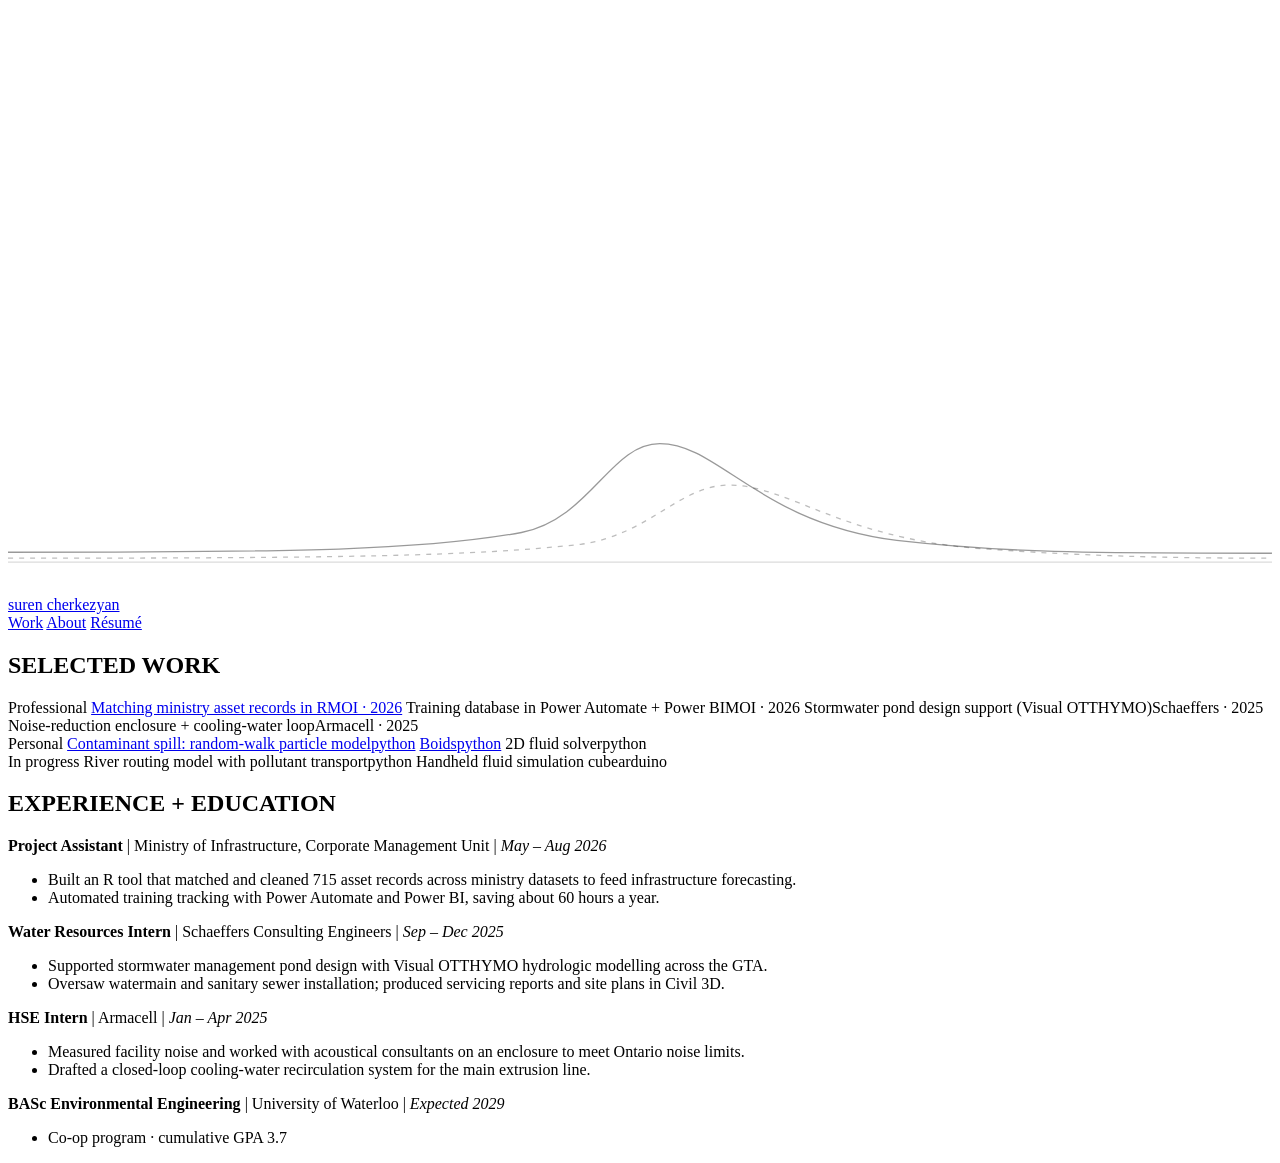
==== index.html @ ac54e0e1 "Add files via upload" ====
<!doctype html>
<html lang="en">
<head>
<meta charset="utf-8">
<meta name="viewport" content="width=device-width, initial-scale=1">
<title>Suren Cherkezyan — Work</title>
<meta name="description" content="Portfolio of Suren Cherkezyan, Environmental Engineering student at the University of Waterloo: water resources, modelling and data work.">
<link rel="preconnect" href="https://fonts.googleapis.com">
<link rel="preconnect" href="https://fonts.gstatic.com" crossorigin>
<link href="https://fonts.googleapis.com/css2?family=Major+Mono+Display&family=IBM+Plex+Mono:wght@400&family=Karla:wght@400;500;600&display=swap" rel="stylesheet">
<link rel="stylesheet" href="assets/style.css">
</head>
<body>
<div class="page">

  <div class="flock" data-flock data-count="140" style="top: 785px; height: 406px" aria-hidden="true"><canvas></canvas></div>

  <svg class="wave" aria-hidden="true" viewBox="0 0 1280 180" preserveAspectRatio="none" fill="none" stroke="currentColor" stroke-width="1.3"><path d="M0 150 L1280 150" stroke-opacity="0.14"/><path d="M0 140 C 300 140, 420 138, 520 120 C 590 106, 610 30, 660 30 C 720 30, 760 110, 900 128 C 1040 144, 1160 140, 1280 141" stroke-opacity="0.4" vector-effect="non-scaling-stroke"/><path d="M0 146 C 340 146, 470 144, 580 132 C 650 122, 680 72, 730 72 C 790 72, 840 124, 980 136 C 1100 145, 1200 146, 1280 146" stroke-opacity="0.26" stroke-dasharray="5 6" vector-effect="non-scaling-stroke"/></svg>

  <header class="site-header">
    <a class="name" href="index.html">suren cherkezyan</a>
    <nav class="nav" aria-label="Site">
      <a href="index.html" aria-current="page">Work</a>
      <a href="about.html">About</a>
      <a href="assets/Suren_Cherkezyan_Resume.pdf">Résumé</a>
    </nav>
  </header>

  <main class="work">
    <section>
      <h1 class="section-title" data-boid-avoid>SELECTED WORK</h1>

      <div class="group" data-boid-avoid>
        <span class="group-label">Professional</span>
        <a class="item" href="projects/asset-matching.html"><span class="title">Matching ministry asset records in R</span><span class="tag">MOI · 2026</span></a>
        <span class="item plain"><span class="title">Training database in Power Automate + Power BI</span><span class="tag">MOI · 2026</span></span>
        <span class="item plain"><span class="title">Stormwater pond design support (Visual OTTHYMO)</span><span class="tag">Schaeffers · 2025</span></span>
        <span class="item plain"><span class="title">Noise-reduction enclosure + cooling-water loop</span><span class="tag">Armacell · 2025</span></span>
      </div>

      <div class="group" data-boid-avoid>
        <span class="group-label">Personal</span>
        <a class="item" href="projects/spill-model.html"><span class="title">Contaminant spill: random-walk particle model</span><span class="tag">python</span></a>
        <a class="item" href="projects/boids.html"><span class="title">Boids</span><span class="tag">python</span></a>
        <span class="item plain"><span class="title">2D fluid solver</span><span class="tag">python</span></span>
      </div>

      <div class="group" data-boid-avoid>
        <span class="group-label">In progress</span>
        <span class="item plain"><span class="title">River routing model with pollutant transport</span><span class="tag">python</span></span>
        <span class="item plain"><span class="title">Handheld fluid simulation cube</span><span class="tag">arduino</span></span>
      </div>
    </section>

    <section>
      <h2 class="section-title" data-boid-avoid>EXPERIENCE + EDUCATION</h2>
      <div>
        <div class="entry" data-boid-avoid>
          <p><strong>Project Assistant</strong> | Ministry of Infrastructure, Corporate Management Unit | <em>May – Aug 2026</em></p>
          <ul>
            <li>Built an R tool that matched and cleaned 715 asset records across ministry datasets to feed infrastructure forecasting.</li>
            <li>Automated training tracking with Power Automate and Power BI, saving about 60 hours a year.</li>
          </ul>
        </div>
        <div class="entry" data-boid-avoid>
          <p><strong>Water Resources Intern</strong> | Schaeffers Consulting Engineers | <em>Sep – Dec 2025</em></p>
          <ul>
            <li>Supported stormwater management pond design with Visual OTTHYMO hydrologic modelling across the GTA.</li>
            <li>Oversaw watermain and sanitary sewer installation; produced servicing reports and site plans in Civil 3D.</li>
          </ul>
        </div>
        <div class="entry" data-boid-avoid>
          <p><strong>HSE Intern</strong> | Armacell | <em>Jan – Apr 2025</em></p>
          <ul>
            <li>Measured facility noise and worked with acoustical consultants on an enclosure to meet Ontario noise limits.</li>
            <li>Drafted a closed-loop cooling-water recirculation system for the main extrusion line.</li>
          </ul>
        </div>
        <div class="entry" data-boid-avoid>
          <p><strong>BASc Environmental Engineering</strong> | University of Waterloo | <em>Expected 2029</em></p>
          <ul>
            <li>Co-op program · cumulative GPA 3.7</li>
          </ul>
        </div>
      </div>
    </section>
  </main>
</div>
<script src="assets/site.js"></script>
</body>
</html>
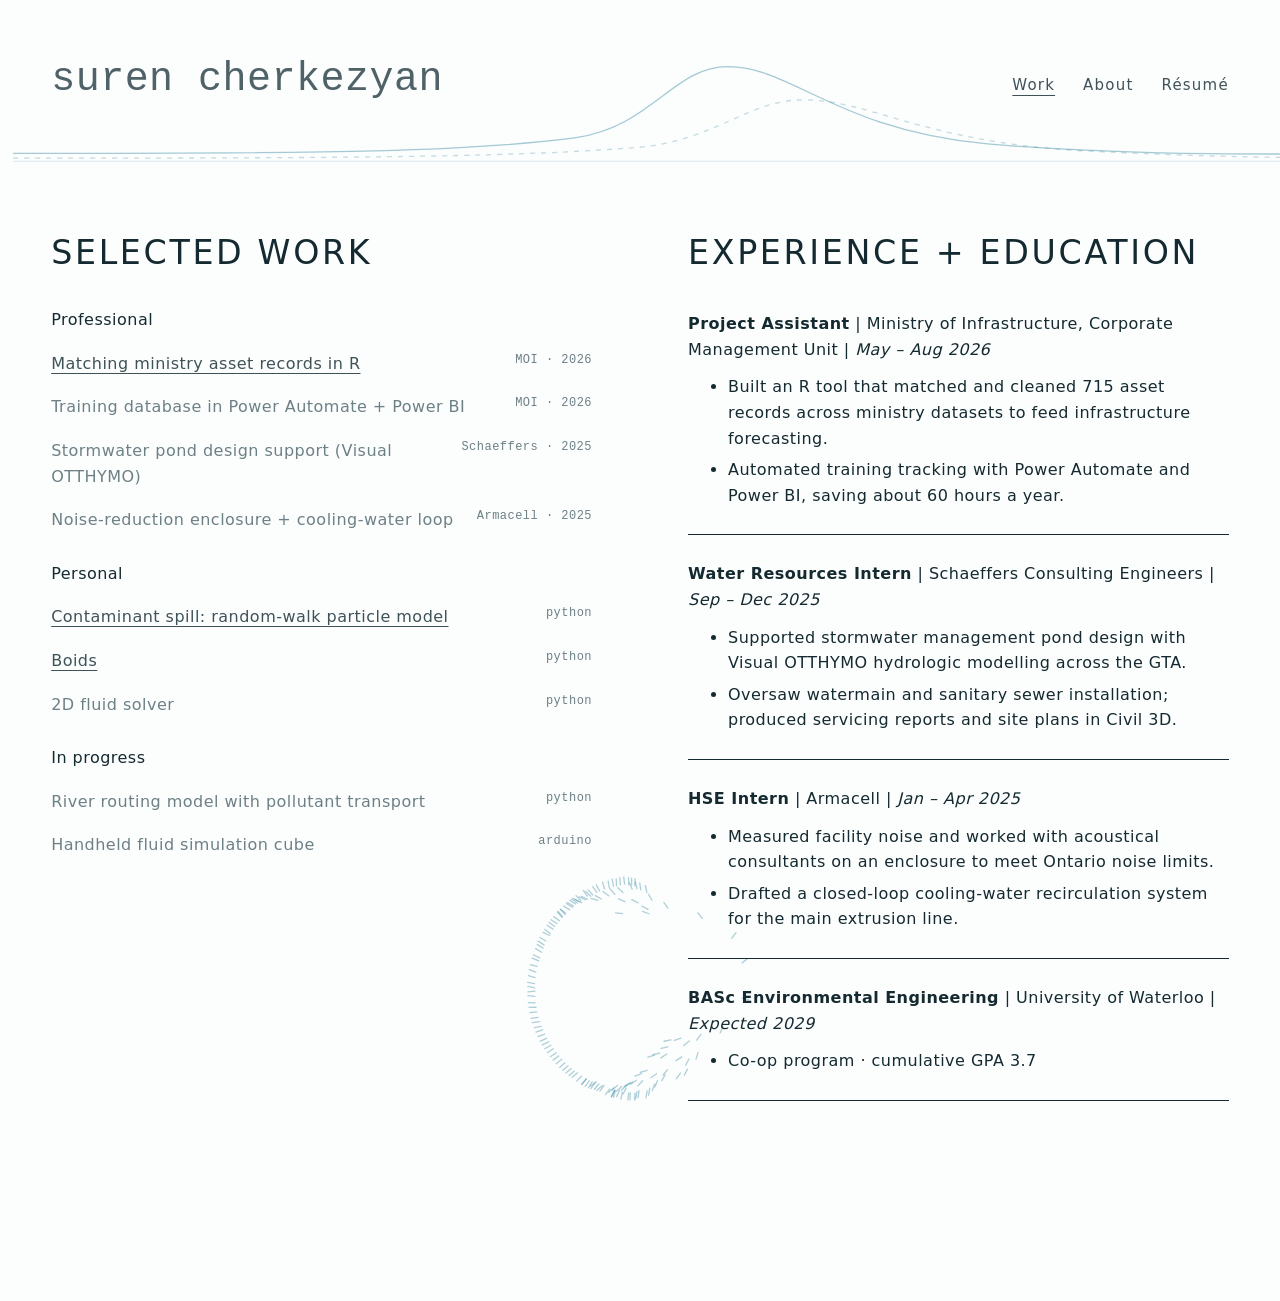
==== commit c2cfd013: "Add files via upload" ====
--- a/index.html
+++ b/index.html
@@ -8,7 +8,7 @@
 <link rel="preconnect" href="https://fonts.googleapis.com">
 <link rel="preconnect" href="https://fonts.gstatic.com" crossorigin>
 <link href="https://fonts.googleapis.com/css2?family=Major+Mono+Display&family=IBM+Plex+Mono:wght@400&family=Karla:wght@400;500;600&display=swap" rel="stylesheet">
-<link rel="stylesheet" href="assets/style.css">
+<link rel="stylesheet" href="style.css">
 </head>
 <body>
 <div class="page">
@@ -22,7 +22,7 @@
     <nav class="nav" aria-label="Site">
       <a href="index.html" aria-current="page">Work</a>
       <a href="about.html">About</a>
-      <a href="assets/Suren_Cherkezyan_Resume.pdf">Résumé</a>
+      <a href="Suren_Cherkezyan_Resume.pdf">Résumé</a>
     </nav>
   </header>
 
@@ -32,7 +32,7 @@
 
       <div class="group" data-boid-avoid>
         <span class="group-label">Professional</span>
-        <a class="item" href="projects/asset-matching.html"><span class="title">Matching ministry asset records in R</span><span class="tag">MOI · 2026</span></a>
+        <a class="item" href="asset-matching.html"><span class="title">Matching ministry asset records in R</span><span class="tag">MOI · 2026</span></a>
         <span class="item plain"><span class="title">Training database in Power Automate + Power BI</span><span class="tag">MOI · 2026</span></span>
         <span class="item plain"><span class="title">Stormwater pond design support (Visual OTTHYMO)</span><span class="tag">Schaeffers · 2025</span></span>
         <span class="item plain"><span class="title">Noise-reduction enclosure + cooling-water loop</span><span class="tag">Armacell · 2025</span></span>
@@ -40,8 +40,8 @@
 
       <div class="group" data-boid-avoid>
         <span class="group-label">Personal</span>
-        <a class="item" href="projects/spill-model.html"><span class="title">Contaminant spill: random-walk particle model</span><span class="tag">python</span></a>
-        <a class="item" href="projects/boids.html"><span class="title">Boids</span><span class="tag">python</span></a>
+        <a class="item" href="spill-model.html"><span class="title">Contaminant spill: random-walk particle model</span><span class="tag">python</span></a>
+        <a class="item" href="boids.html"><span class="title">Boids</span><span class="tag">python</span></a>
         <span class="item plain"><span class="title">2D fluid solver</span><span class="tag">python</span></span>
       </div>
 
@@ -86,6 +86,6 @@
     </section>
   </main>
 </div>
-<script src="assets/site.js"></script>
+<script src="site.js"></script>
 </body>
 </html>
--- a/style.css
+++ b/style.css
@@ -0,0 +1,177 @@
+:root {
+  --bg: #fcfdfd;
+  --ink: #142a30;
+  --muted: #6d8086;
+  --link: #3f5258;
+  --accent: #1f7a96;
+  --name: #4f6268;
+  --panel: #eef3f4;
+  --code-bg: #0e2a33;
+  --code-ink: #d7e8e9;
+}
+
+* { box-sizing: border-box; }
+
+html, body { margin: 0; background: var(--bg); }
+
+body {
+  color: var(--ink);
+  font-family: 'Karla', system-ui, sans-serif;
+  font-size: 16px;
+  line-height: 1.6;
+  letter-spacing: 0.03em;
+}
+
+a { color: var(--link); text-underline-offset: 4px; }
+a:hover { color: var(--accent); }
+
+img { max-width: 100%; display: block; }
+
+.page {
+  position: relative;
+  min-height: 100vh;
+  padding: clamp(24px, 4vw, 48px) clamp(20px, 4vw, 56px) 200px;
+  overflow: hidden;
+}
+
+/* ---------- header + wave ---------- */
+
+.wave {
+  position: absolute;
+  left: 0;
+  top: 43px;
+  width: 1386px;
+  height: 142px;
+  color: var(--accent);
+  pointer-events: none;
+}
+
+.site-header {
+  position: relative;
+  display: flex;
+  flex-wrap: wrap;
+  justify-content: space-between;
+  align-items: baseline;
+  gap: 12px 32px;
+}
+
+.name {
+  font-family: 'Major Mono Display', monospace;
+  font-size: clamp(30px, 3.4vw, 40px);
+  color: var(--name);
+  text-decoration: none;
+}
+.name:hover { color: var(--accent); }
+
+.nav { display: flex; gap: 28px; font-size: 15px; letter-spacing: 0.08em; }
+.nav a { text-decoration: none; }
+.nav a[aria-current="page"] { text-decoration: underline; text-underline-offset: 5px; }
+
+main { position: relative; margin: 50px auto 0; padding-top: clamp(40px, 5vw, 64px); }
+
+/* ---------- boids ---------- */
+
+.flock { position: absolute; left: 0; right: 0; pointer-events: none; }
+.flock canvas { position: absolute; left: 0; top: 0; width: 100%; height: 100%; display: block; }
+
+/* ---------- work (home) ---------- */
+
+.work { max-width: 1280px; display: flex; flex-wrap: wrap; gap: 72px 96px; }
+.work > section { flex: 1 1 400px; min-width: 0; display: flex; flex-direction: column; gap: 28px; }
+
+.section-title {
+  margin: 0;
+  font-size: clamp(26px, 2.6vw, 34px);
+  font-weight: 400;
+  letter-spacing: 0.08em;
+}
+
+.group { display: flex; flex-direction: column; gap: 18px; }
+.group-label { font-weight: 500; }
+
+.item { display: flex; justify-content: space-between; gap: 16px; text-decoration: none; color: var(--link); }
+.item .title { text-decoration: underline; text-underline-offset: 4px; }
+.item.plain .title { text-decoration: none; color: var(--muted); }
+.tag { font-family: 'IBM Plex Mono', monospace; font-size: 12px; color: var(--muted); white-space: nowrap; }
+
+.entry { padding: 26px 0; border-bottom: 1px solid var(--ink); }
+.entry:first-child { padding-top: 4px; }
+.entry p { margin: 0; }
+.entry ul { margin: 12px 0 0; padding-left: 40px; }
+.entry li + li { margin-top: 6px; }
+
+/* ---------- about ---------- */
+
+.about { max-width: 900px; display: flex; flex-direction: column; gap: 72px; }
+.bio-row { display: flex; flex-wrap: wrap; gap: 48px 88px; align-items: flex-start; }
+.bio { flex: 1 1 340px; min-width: 0; display: flex; flex-direction: column; gap: 18px; font-size: 20px; line-height: 1.5; letter-spacing: 0.04em; }
+.bio p { margin: 0; }
+.portrait {
+  flex: 0 1 320px;
+  aspect-ratio: 4 / 5;
+  background: var(--panel);
+  display: flex;
+  align-items: center;
+  justify-content: center;
+  font-family: 'IBM Plex Mono', monospace;
+  font-size: 13px;
+  color: var(--muted);
+}
+.portrait img { width: 100%; height: 100%; object-fit: cover; }
+
+.facts { display: grid; grid-template-columns: repeat(auto-fill, minmax(min(100%, 260px), 1fr)); gap: 24px 48px; }
+.facts h2 { margin: 0 0 6px; font-family: 'IBM Plex Mono', monospace; font-size: 13px; font-weight: 400; color: var(--accent); letter-spacing: 0.04em; }
+.facts p { margin: 0; }
+
+.more { margin: 0; font-family: 'IBM Plex Mono', monospace; font-size: 15px; display: flex; flex-wrap: wrap; gap: 8px 20px; }
+
+/* ---------- project pages ---------- */
+
+.project { max-width: 1040px; display: flex; flex-direction: column; gap: 56px; }
+.project-head { display: flex; flex-direction: column; gap: 12px; max-width: 760px; }
+.project-head h1 { margin: 0; font-size: clamp(30px, 3.4vw, 42px); font-weight: 400; letter-spacing: 0.04em; line-height: 1.2; }
+.meta { margin: 0; font-family: 'IBM Plex Mono', monospace; font-size: 13px; color: var(--muted); }
+
+.prose { max-width: 680px; display: flex; flex-direction: column; gap: 16px; font-size: 17px; line-height: 1.7; }
+.prose p, .prose ul { margin: 0; }
+.prose ul { padding-left: 22px; }
+.prose li + li { margin-top: 6px; }
+.prose h2 { margin: 8px 0 0; font-size: 14px; font-weight: 600; letter-spacing: 0.12em; }
+
+figure { margin: 0; display: flex; flex-direction: column; gap: 8px; }
+figcaption { font-size: 14px; color: var(--muted); }
+.frame { background: var(--panel); }
+
+.pair { display: grid; grid-template-columns: repeat(2, minmax(0, 1fr)); gap: 20px; }
+@media (max-width: 640px) { .pair { grid-template-columns: minmax(0, 1fr); } }
+
+pre {
+  margin: 0;
+  padding: 18px 20px;
+  background: var(--code-bg);
+  color: var(--code-ink);
+  font-family: 'IBM Plex Mono', monospace;
+  font-size: 13px;
+  line-height: 1.6;
+  overflow-x: auto;
+  letter-spacing: 0;
+}
+pre .c { color: #7fa5ad; }
+
+.note { font-size: 14px; font-style: italic; color: var(--muted); }
+
+.pager {
+  display: flex;
+  flex-wrap: wrap;
+  justify-content: space-between;
+  gap: 12px;
+  font-size: 15px;
+  letter-spacing: 0.06em;
+  border-top: 1px solid var(--ink);
+  padding-top: 20px;
+}
+
+.demo { position: relative; height: 420px; background: var(--panel); }
+.demo canvas { position: absolute; left: 0; top: 0; width: 100%; height: 100%; display: block; }
+
+footer { position: relative; margin-top: 96px; font-family: 'IBM Plex Mono', monospace; font-size: 12px; color: var(--muted); }
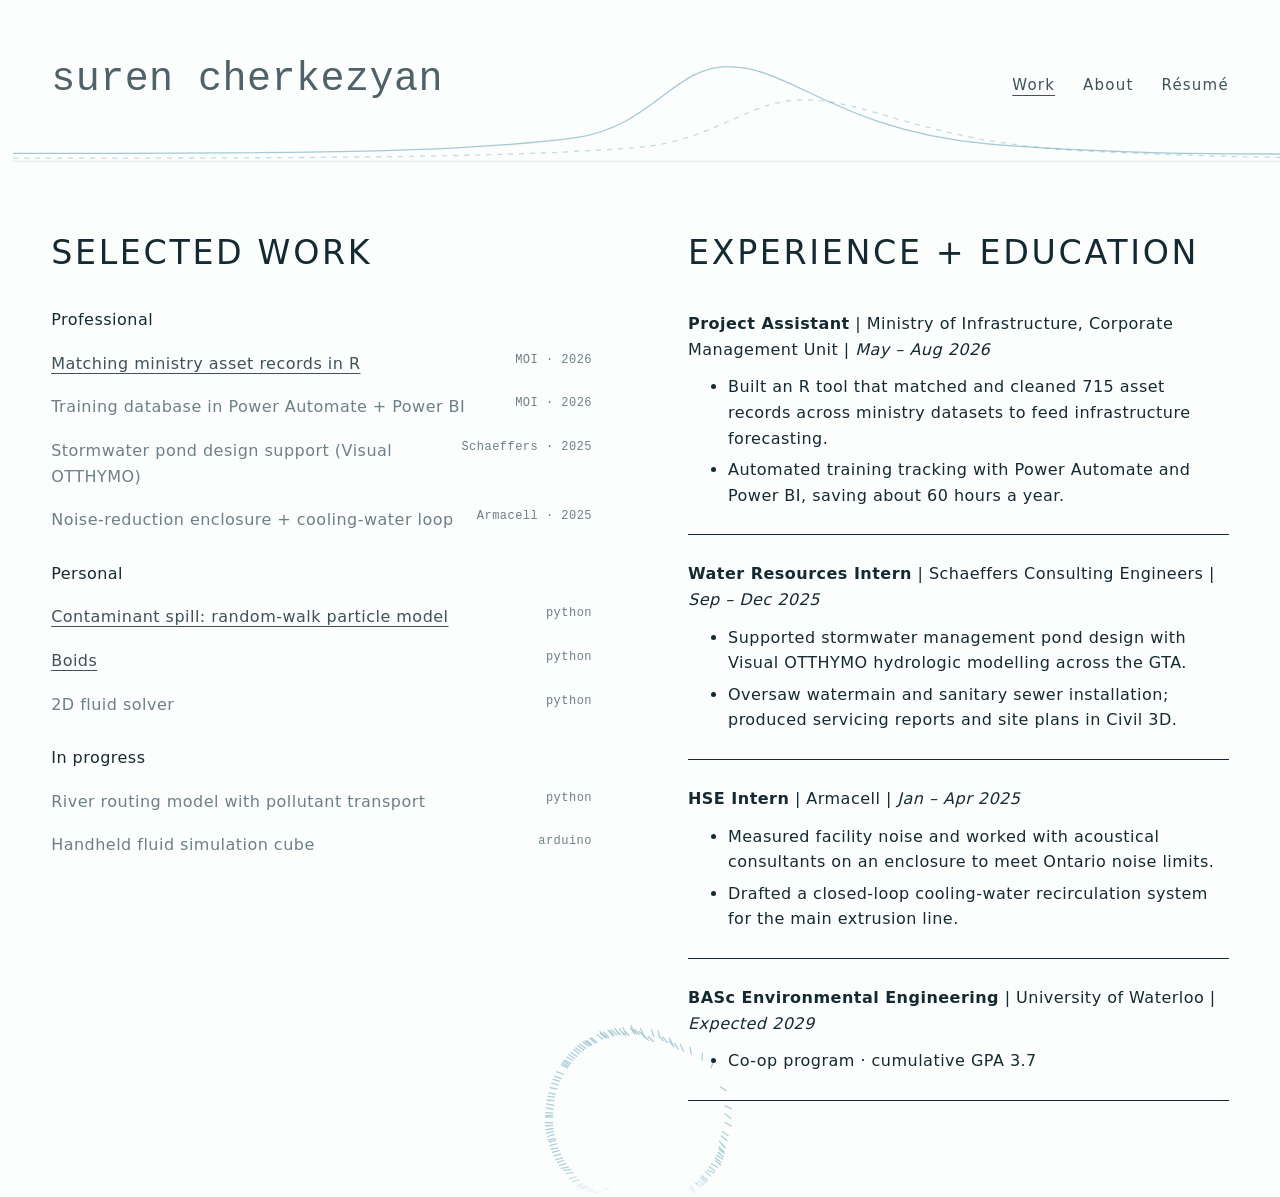
==== commit 52da210b: "Add files via upload" ====
--- a/index.html
+++ b/index.html
@@ -13,7 +13,7 @@
 <body>
 <div class="page">
 
-  <div class="flock" data-flock data-count="140" style="top: 785px; height: 406px" aria-hidden="true"><canvas></canvas></div>
+  <div class="flock" data-flock data-count="140" style="top: 480px; bottom: 0" aria-hidden="true"><canvas></canvas></div>
 
   <svg class="wave" aria-hidden="true" viewBox="0 0 1280 180" preserveAspectRatio="none" fill="none" stroke="currentColor" stroke-width="1.3"><path d="M0 150 L1280 150" stroke-opacity="0.14"/><path d="M0 140 C 300 140, 420 138, 520 120 C 590 106, 610 30, 660 30 C 720 30, 760 110, 900 128 C 1040 144, 1160 140, 1280 141" stroke-opacity="0.4" vector-effect="non-scaling-stroke"/><path d="M0 146 C 340 146, 470 144, 580 132 C 650 122, 680 72, 730 72 C 790 72, 840 124, 980 136 C 1100 145, 1200 146, 1280 146" stroke-opacity="0.26" stroke-dasharray="5 6" vector-effect="non-scaling-stroke"/></svg>
 
--- a/style.css
+++ b/style.css
@@ -30,7 +30,7 @@
 .page {
   position: relative;
   min-height: 100vh;
-  padding: clamp(24px, 4vw, 48px) clamp(20px, 4vw, 56px) 200px;
+  padding: clamp(24px, 4vw, 48px) clamp(20px, 4vw, 56px) 96px;
   overflow: hidden;
 }
 
@@ -142,8 +142,6 @@
 figcaption { font-size: 14px; color: var(--muted); }
 .frame { background: var(--panel); }
 
-.pair { display: grid; grid-template-columns: repeat(2, minmax(0, 1fr)); gap: 20px; }
-@media (max-width: 640px) { .pair { grid-template-columns: minmax(0, 1fr); } }
 
 pre {
   margin: 0;
@@ -171,7 +169,4 @@
   padding-top: 20px;
 }
 
-.demo { position: relative; height: 420px; background: var(--panel); }
-.demo canvas { position: absolute; left: 0; top: 0; width: 100%; height: 100%; display: block; }
 
-footer { position: relative; margin-top: 96px; font-family: 'IBM Plex Mono', monospace; font-size: 12px; color: var(--muted); }
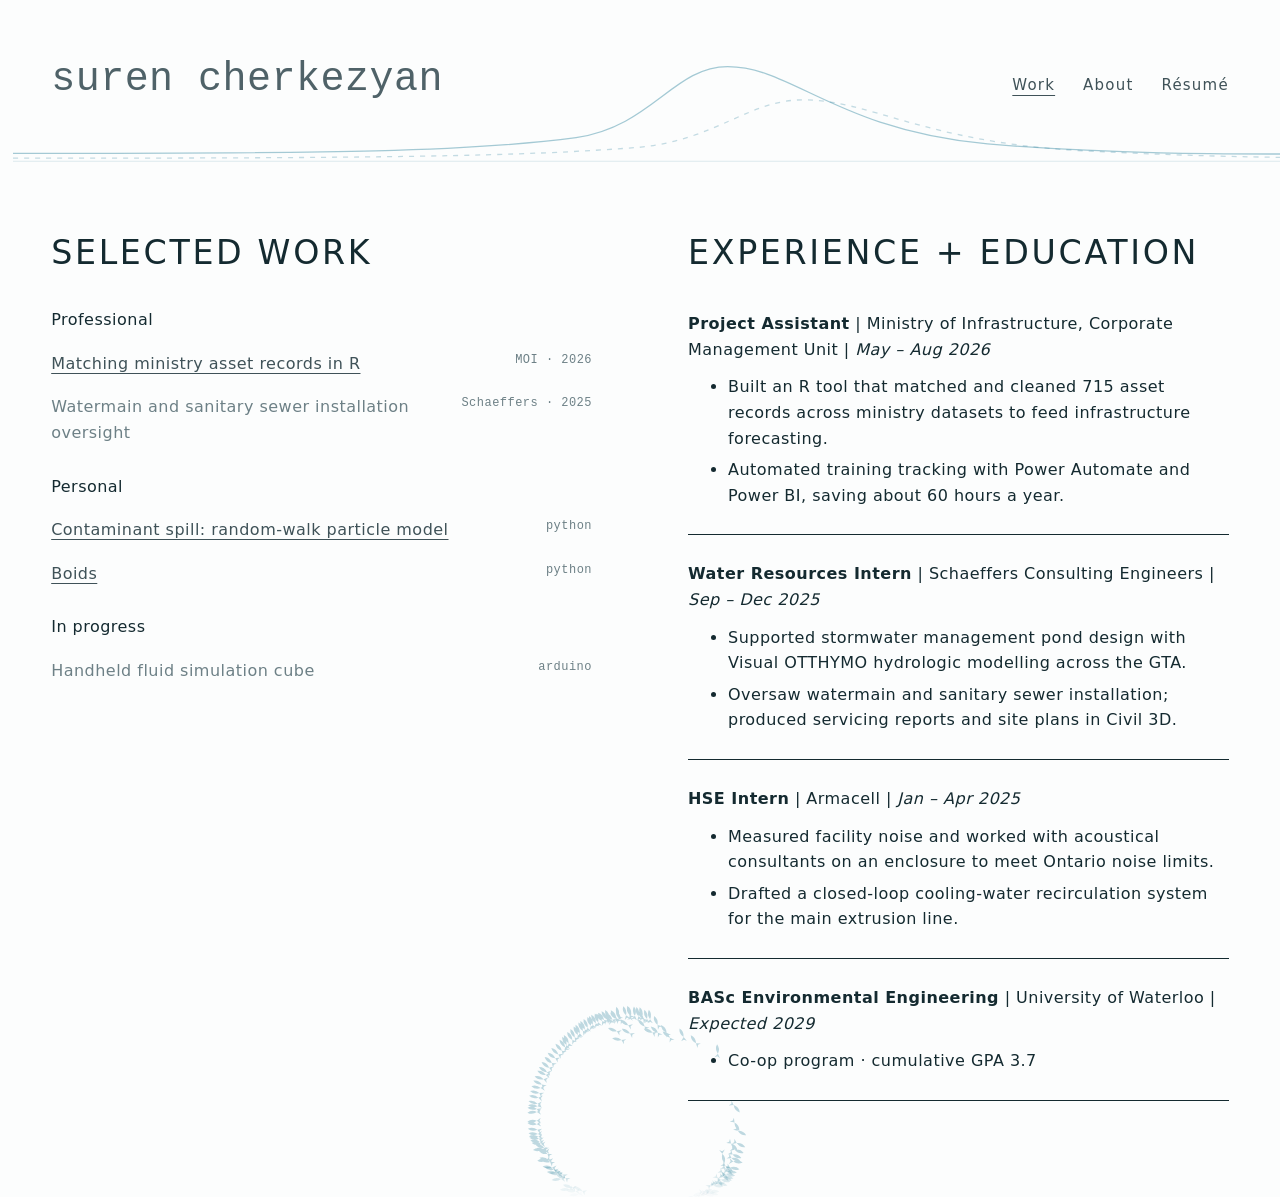
==== commit fad9e261: "Add files via upload" ====
--- a/index.html
+++ b/index.html
@@ -33,21 +33,17 @@
       <div class="group" data-boid-avoid>
         <span class="group-label">Professional</span>
         <a class="item" href="asset-matching.html"><span class="title">Matching ministry asset records in R</span><span class="tag">MOI · 2026</span></a>
-        <span class="item plain"><span class="title">Training database in Power Automate + Power BI</span><span class="tag">MOI · 2026</span></span>
-        <span class="item plain"><span class="title">Stormwater pond design support (Visual OTTHYMO)</span><span class="tag">Schaeffers · 2025</span></span>
-        <span class="item plain"><span class="title">Noise-reduction enclosure + cooling-water loop</span><span class="tag">Armacell · 2025</span></span>
+        <span class="item plain"><span class="title">Watermain and sanitary sewer installation oversight</span><span class="tag">Schaeffers · 2025</span></span>
       </div>
 
       <div class="group" data-boid-avoid>
         <span class="group-label">Personal</span>
         <a class="item" href="spill-model.html"><span class="title">Contaminant spill: random-walk particle model</span><span class="tag">python</span></a>
         <a class="item" href="boids.html"><span class="title">Boids</span><span class="tag">python</span></a>
-        <span class="item plain"><span class="title">2D fluid solver</span><span class="tag">python</span></span>
       </div>
 
       <div class="group" data-boid-avoid>
         <span class="group-label">In progress</span>
-        <span class="item plain"><span class="title">River routing model with pollutant transport</span><span class="tag">python</span></span>
         <span class="item plain"><span class="title">Handheld fluid simulation cube</span><span class="tag">arduino</span></span>
       </div>
     </section>
--- a/style.css
+++ b/style.css
@@ -57,9 +57,10 @@
 
 .name {
   font-family: 'Major Mono Display', monospace;
-  font-size: clamp(30px, 3.4vw, 40px);
+  font-size: clamp(20px, 6vw, 40px);
   color: var(--name);
   text-decoration: none;
+  white-space: nowrap;
 }
 .name:hover { color: var(--accent); }
 
@@ -170,3 +171,24 @@
 }
 
 
+
+/* ---------- phones ---------- */
+
+@media (max-width: 700px) {
+  .page { padding: 20px 20px 72px; }
+  .site-header { flex-direction: column; align-items: flex-start; gap: 10px; }
+  .nav { gap: 4px 24px; }
+  .nav a { padding: 6px 0; }                       /* larger tap targets */
+  .wave { top: 92px; width: 900px; height: 70px; }  /* sits under the stacked name + nav */
+  main { margin-top: 40px; padding-top: 24px; }
+  .work { gap: 56px; }
+  .work > section { gap: 22px; }
+  .item { flex-direction: column; gap: 2px; }
+  .entry ul { padding-left: 20px; }
+  .about { gap: 48px; }
+  .bio { font-size: 18px; }
+  .portrait { flex-basis: 100%; max-width: 360px; }
+  .project { gap: 40px; }
+  .prose { font-size: 16px; }
+  pre { font-size: 12px; padding: 14px 16px; margin: 0 -20px; }
+}
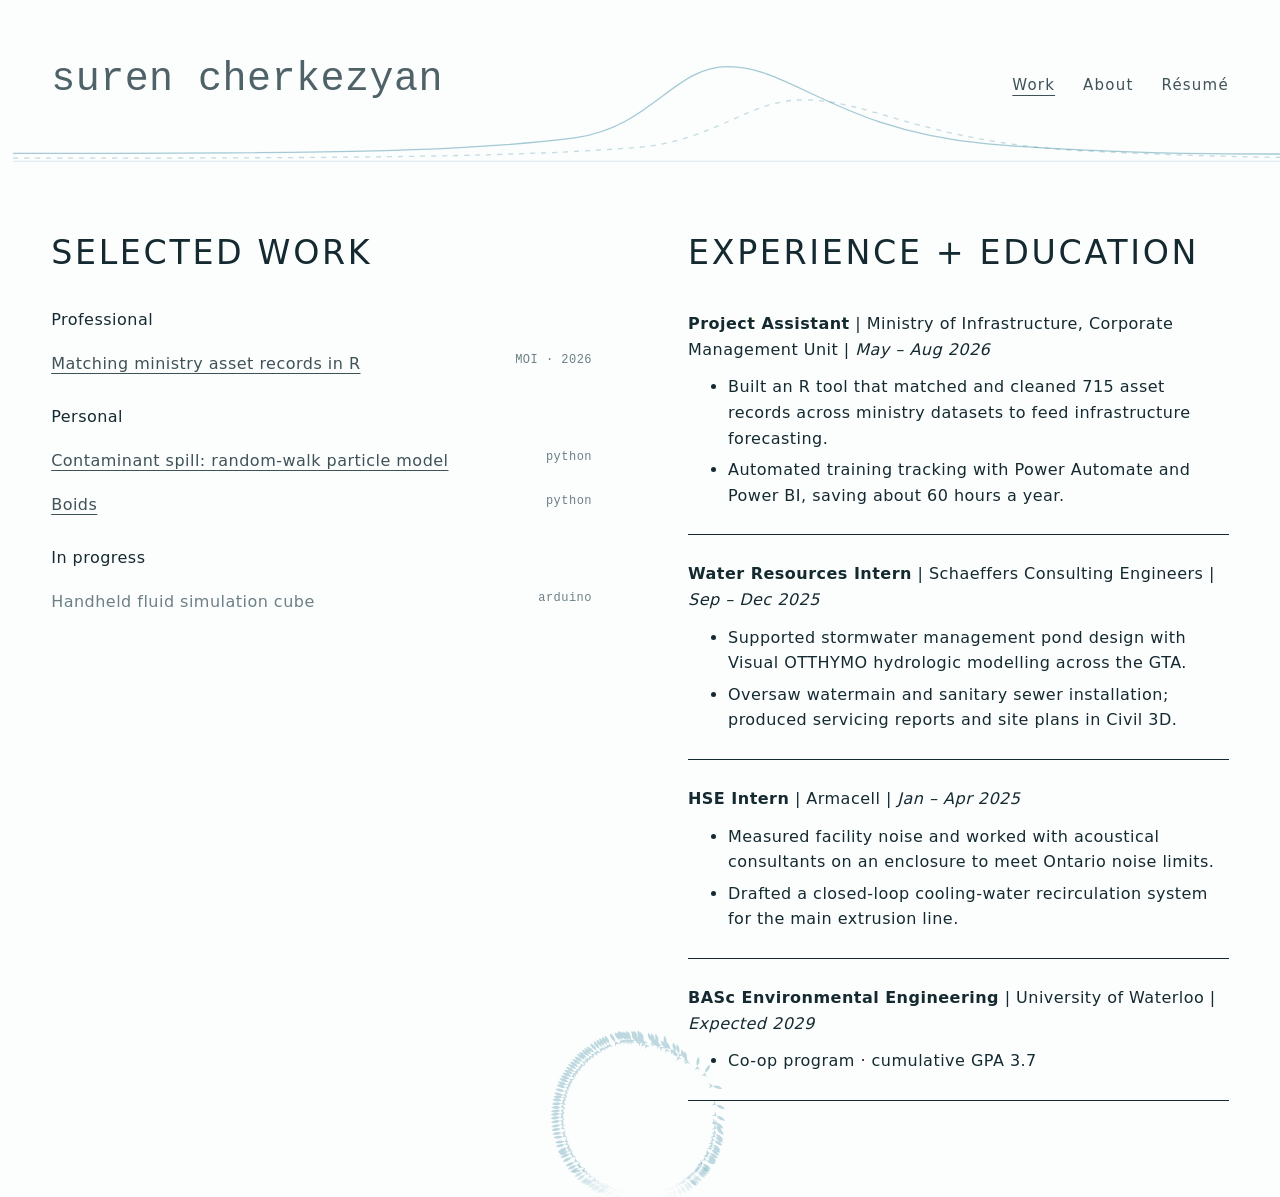
==== commit 530ff785: "Remove sewer installation oversight item from index.html Removed an item related to watermain and sa" ====
--- a/index.html
+++ b/index.html
@@ -33,7 +33,6 @@
       <div class="group" data-boid-avoid>
         <span class="group-label">Professional</span>
         <a class="item" href="asset-matching.html"><span class="title">Matching ministry asset records in R</span><span class="tag">MOI · 2026</span></a>
-        <span class="item plain"><span class="title">Watermain and sanitary sewer installation oversight</span><span class="tag">Schaeffers · 2025</span></span>
       </div>
 
       <div class="group" data-boid-avoid>
--- a/style.css
+++ b/style.css
@@ -25,7 +25,7 @@
 a { color: var(--link); text-underline-offset: 4px; }
 a:hover { color: var(--accent); }
 
-img { max-width: 100%; display: block; }
+img, video { max-width: 100%; display: block; }
 
 .page {
   position: relative;
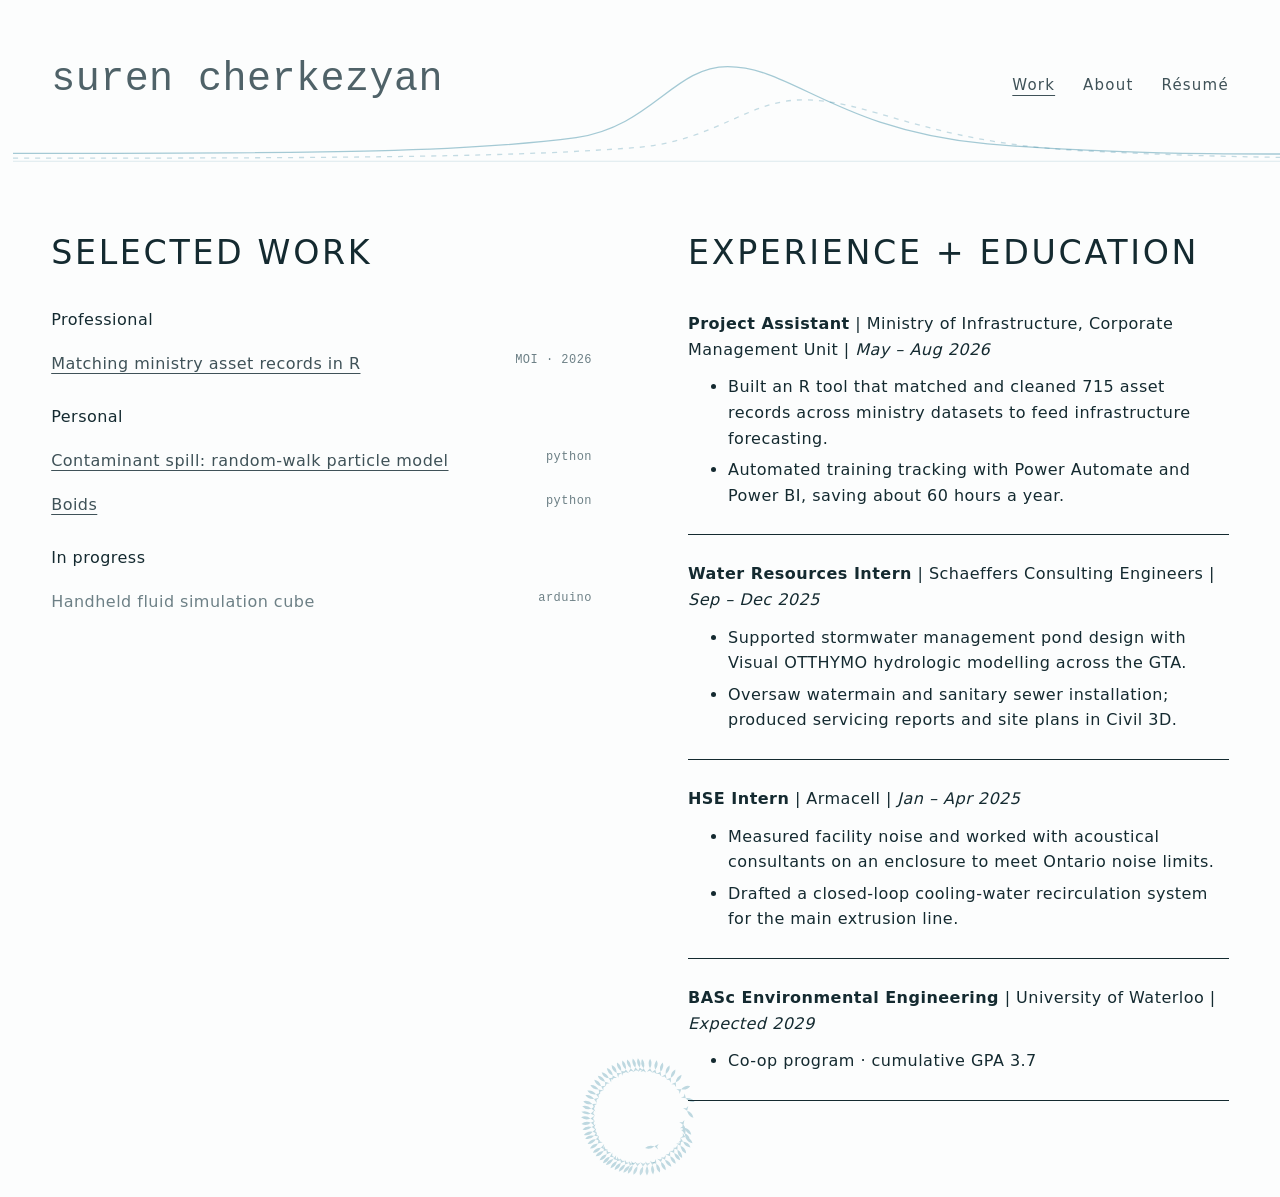
==== commit 4e03ca64: "Change flock data-count from 140 to 60" ====
--- a/index.html
+++ b/index.html
@@ -13,7 +13,7 @@
 <body>
 <div class="page">
 
-  <div class="flock" data-flock data-count="140" style="top: 480px; bottom: 0" aria-hidden="true"><canvas></canvas></div>
+  <div class="flock" data-flock data-count="60" style="top: 480px; bottom: 0" aria-hidden="true"><canvas></canvas></div>
 
   <svg class="wave" aria-hidden="true" viewBox="0 0 1280 180" preserveAspectRatio="none" fill="none" stroke="currentColor" stroke-width="1.3"><path d="M0 150 L1280 150" stroke-opacity="0.14"/><path d="M0 140 C 300 140, 420 138, 520 120 C 590 106, 610 30, 660 30 C 720 30, 760 110, 900 128 C 1040 144, 1160 140, 1280 141" stroke-opacity="0.4" vector-effect="non-scaling-stroke"/><path d="M0 146 C 340 146, 470 144, 580 132 C 650 122, 680 72, 730 72 C 790 72, 840 124, 980 136 C 1100 145, 1200 146, 1280 146" stroke-opacity="0.26" stroke-dasharray="5 6" vector-effect="non-scaling-stroke"/></svg>
 
--- a/style.css
+++ b/style.css
@@ -142,6 +142,7 @@
 figure { margin: 0; display: flex; flex-direction: column; gap: 8px; }
 figcaption { font-size: 14px; color: var(--muted); }
 .frame { background: var(--panel); }
+video[src^="spill"] { width: 100%; max-width: 760px; margin: 0 auto; }
 
 
 pre {
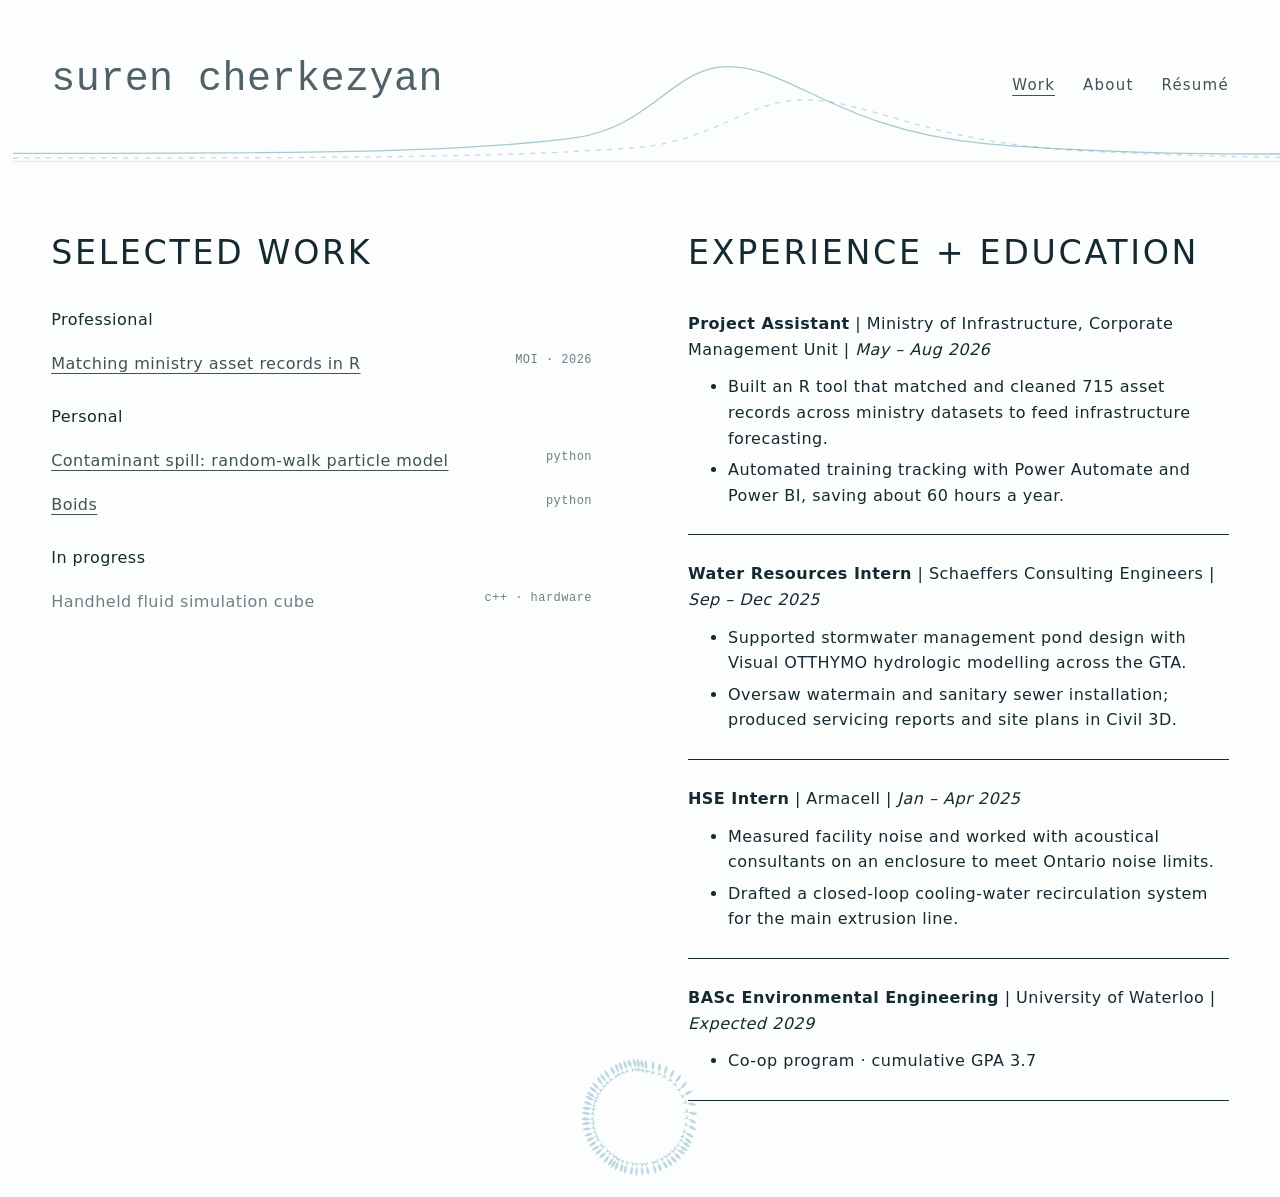
==== commit 77218bb0: "Update project tag from 'arduino' to 'C++ · hardware'" ====
--- a/index.html
+++ b/index.html
@@ -43,10 +43,10 @@
 
       <div class="group" data-boid-avoid>
         <span class="group-label">In progress</span>
-        <span class="item plain"><span class="title">Handheld fluid simulation cube</span><span class="tag">arduino</span></span>
+        <span class="item plain"><span class="title">Handheld fluid simulation cube</span><span class="tag">c++ · hardware</span></span>
       </div>
     </section>
-
+    
     <section>
       <h2 class="section-title" data-boid-avoid>EXPERIENCE + EDUCATION</h2>
       <div>
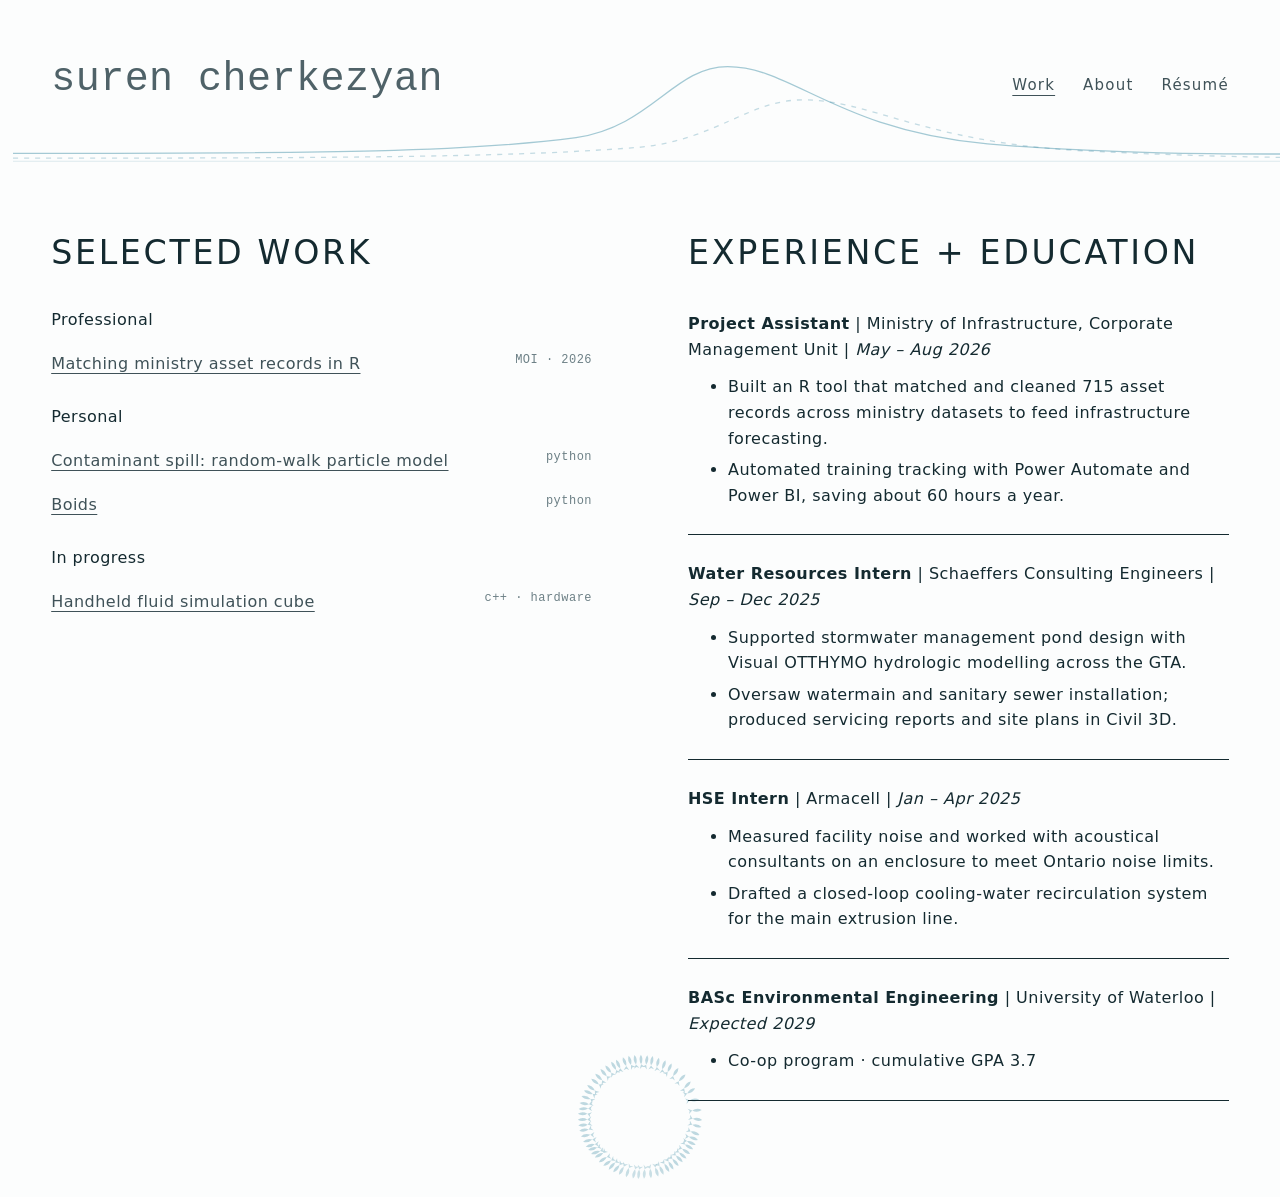
==== commit bb9d7a7c: "Change item to link for fluid simulation cube" ====
--- a/index.html
+++ b/index.html
@@ -43,8 +43,7 @@
 
       <div class="group" data-boid-avoid>
         <span class="group-label">In progress</span>
-        <span class="item plain"><span class="title">Handheld fluid simulation cube</span><span class="tag">c++ · hardware</span></span>
-      </div>
+        <a class="item" href="fluid-cube.html"><span class="title">Handheld fluid simulation cube</span><span class="tag">c++ · hardware</span></a>      </div>
     </section>
     
     <section>
